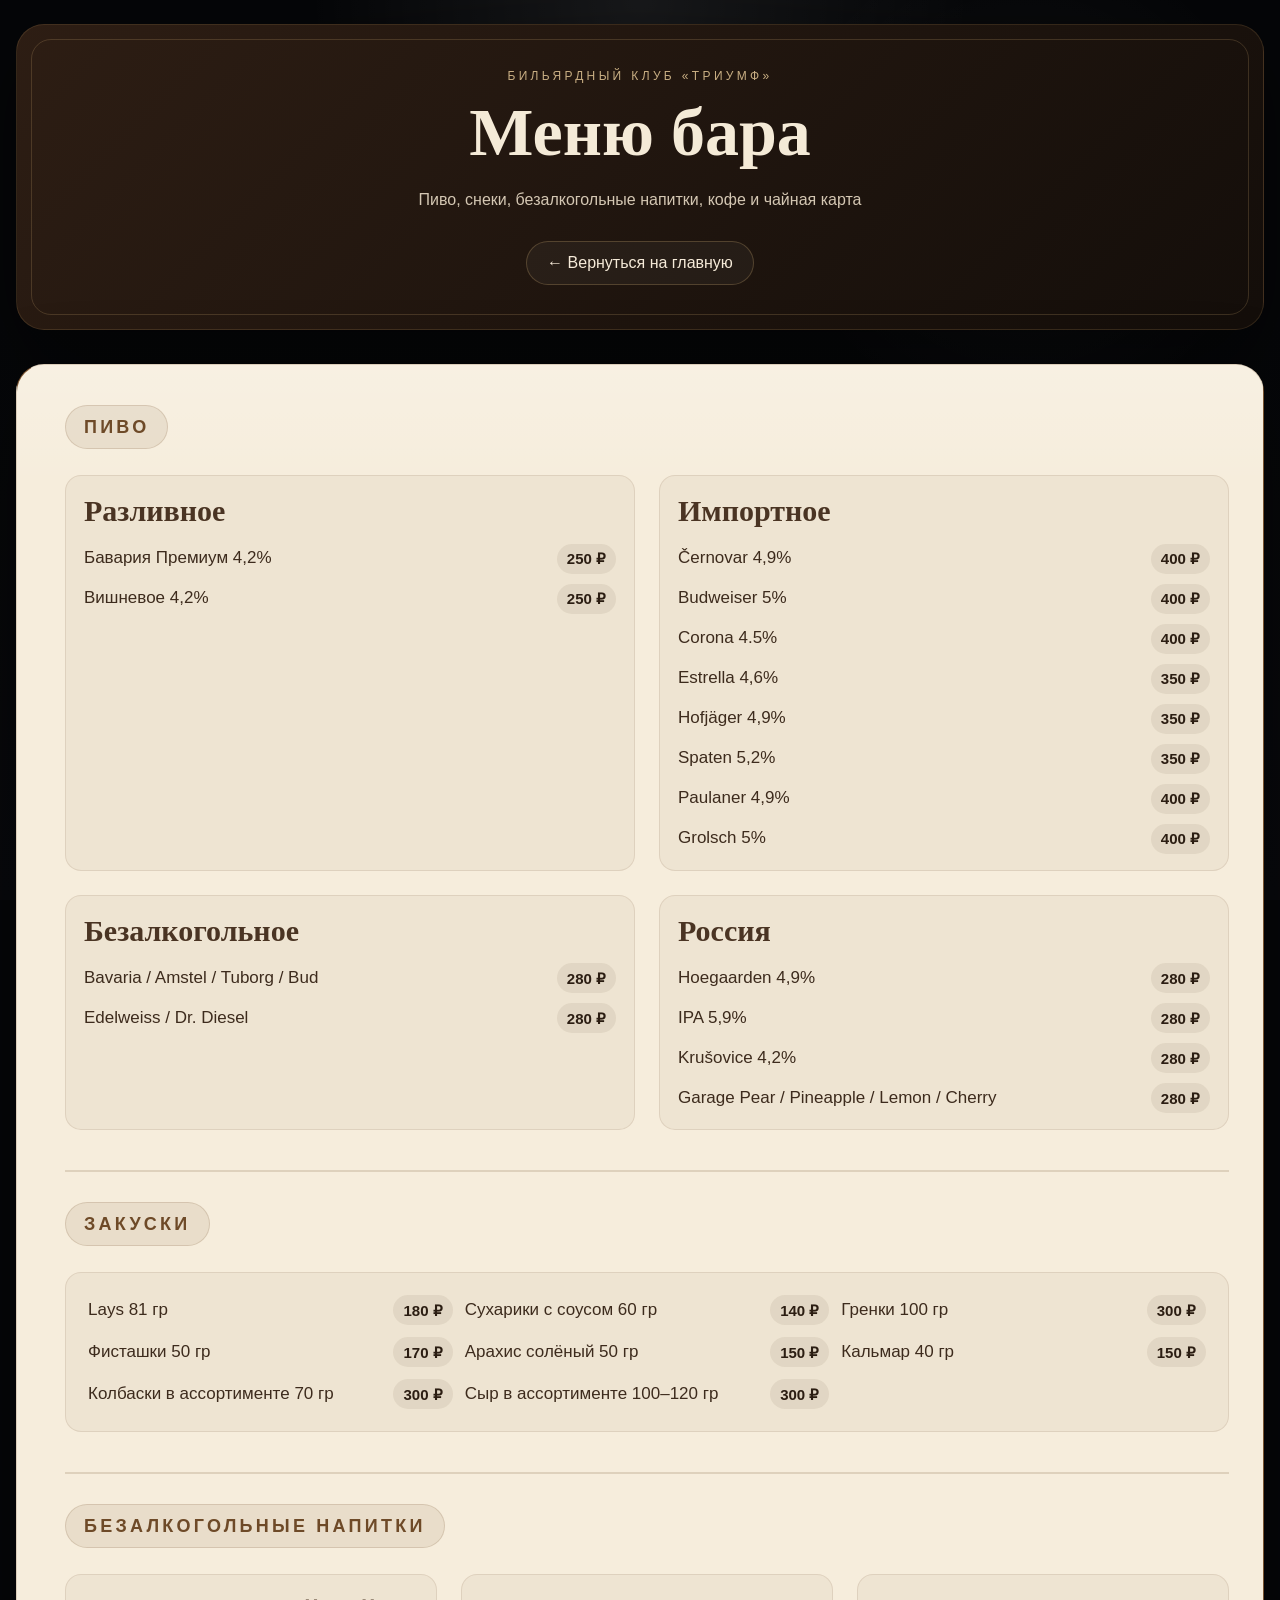
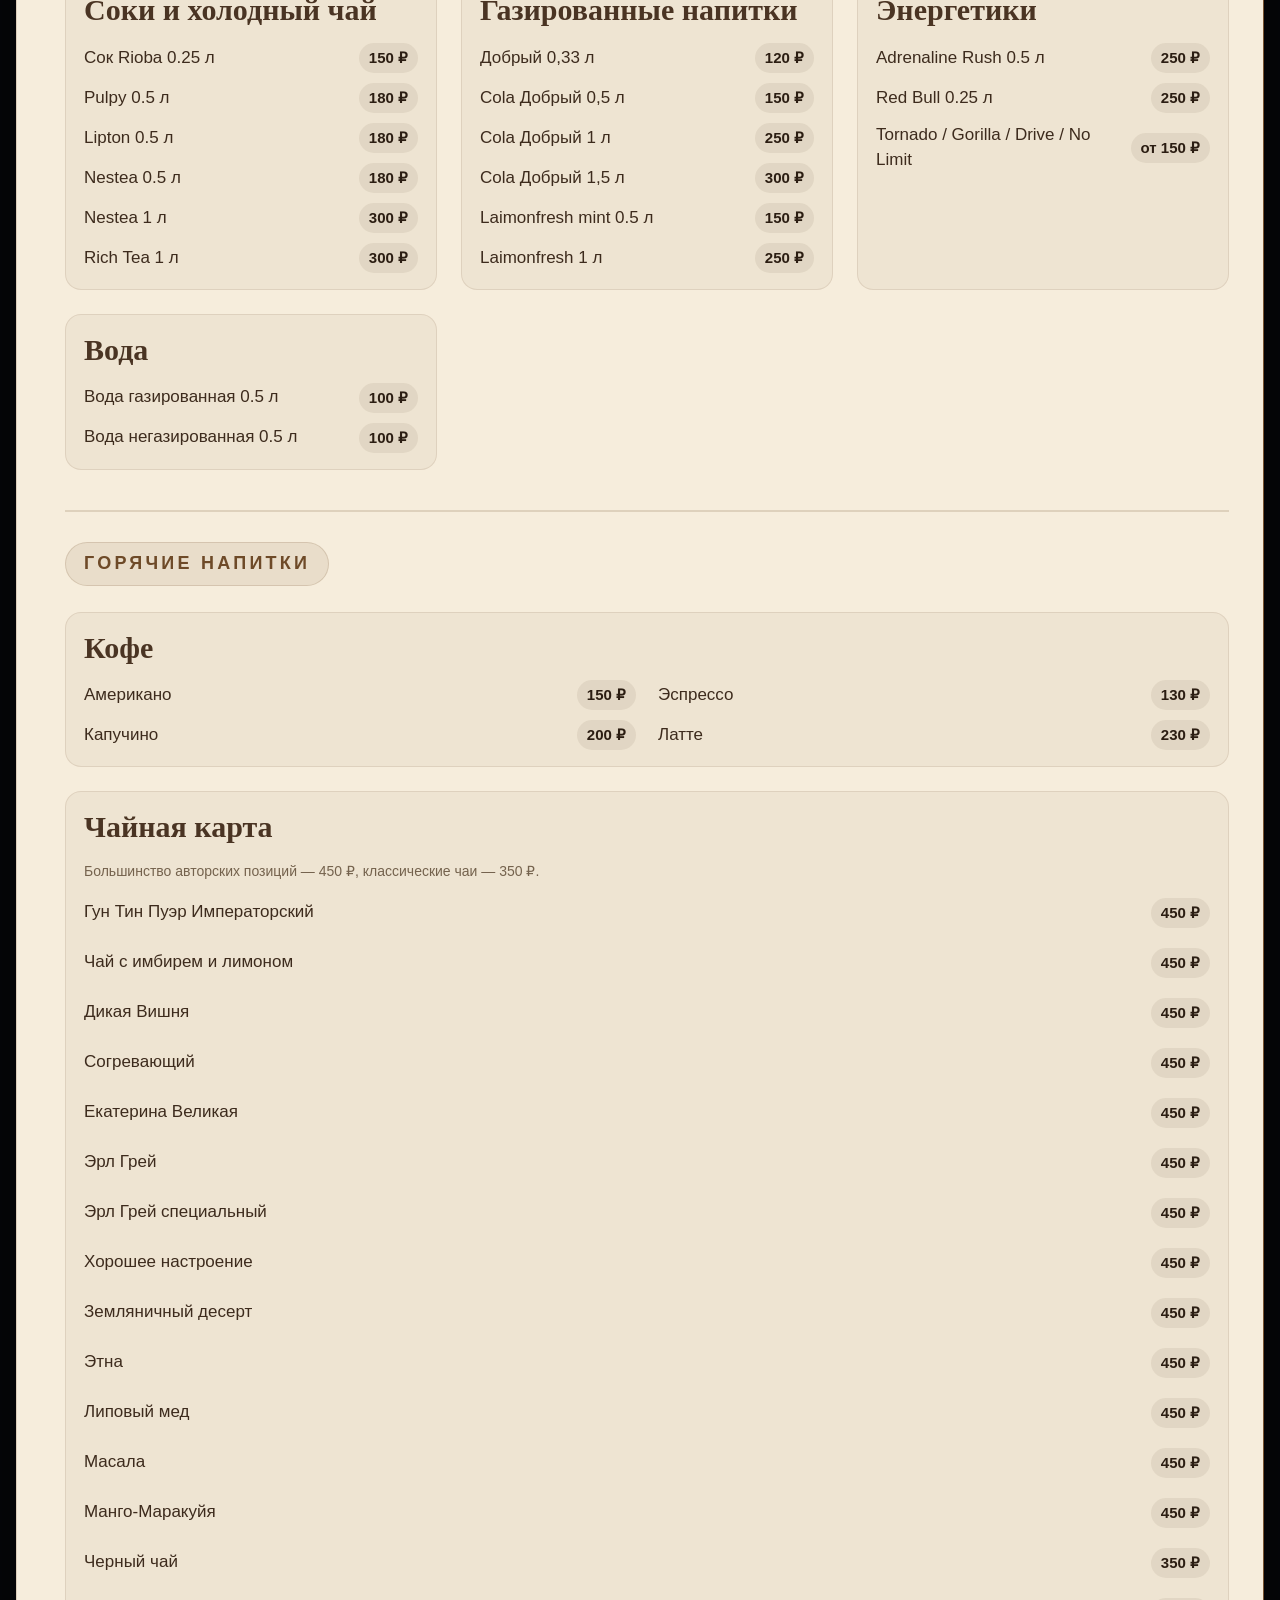
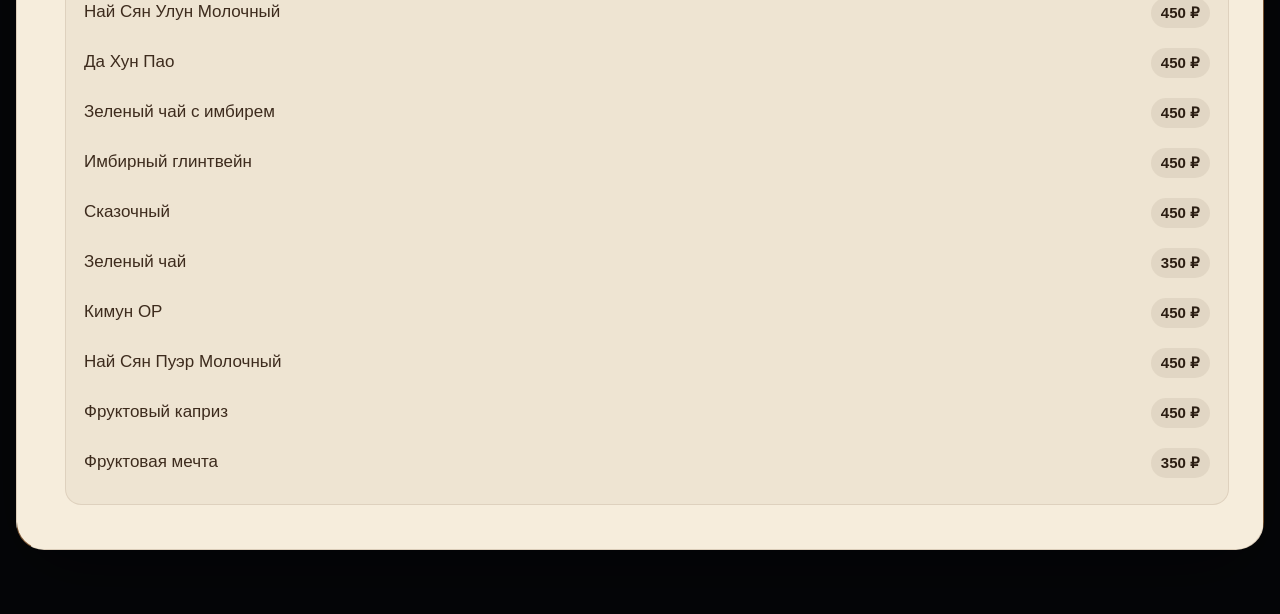
==== bar.html @ 5a210e37 "Added bar menu page" ====
<!doctype html>
<html lang="ru">
<head>
  <meta charset="UTF-8" />
  <meta name="viewport" content="width=device-width, initial-scale=1.0" />
  <meta name="description" content="Бар бильярдного клуба Триумф в Москве. Пиво, снеки, безалкогольные напитки, кофе и чайная карта.">
  <title>Бар — Бильярдный клуб Триумф</title>
  <link rel="stylesheet" href="style.css?v=11" />
</head>
<body>
  <div class="page-bg"></div>

  <!-- <header class="header">
    <div class="container header-inner">
      <a href="index.html#top" class="logo">
        <span class="logo-mark">TR</span>
        <span class="logo-text">
          <span class="logo-top">Бильярдный клуб</span>
          <span class="logo-bottom">Триумф</span>
        </span>
      </a>

      <nav class="nav">
        <a href="index.html#services">Тарифы</a>
        <a href="bar.html">Бар</a>
        <a href="index.html#vip">VIP-зал</a>
        <a href="index.html#rules">Правила</a>
        <a href="index.html#contacts">Контакты</a>
        <a href="index.html#feedback">Обратная связь</a>
      </nav>

      <a href="tel:+79581273000" class="header-btn">Забронировать</a>

      <button class="burger" id="burgerBtn" aria-label="Открыть меню" aria-expanded="false">
        <span></span>
        <span></span>
        <span></span>
      </button>
    </div>

    <div class="mobile-menu" id="mobileMenu">
      <div class="mobile-menu-inner">
        <a href="index.html#services" class="mobile-link">Тарифы</a>
        <a href="bar.html" class="mobile-link">Бар</a>
        <a href="index.html#vip" class="mobile-link">VIP-зал</a>
        <a href="index.html#rules" class="mobile-link">Правила</a>
        <a href="index.html#contacts" class="mobile-link">Контакты</a>
        <a href="index.html#feedback" class="mobile-link">Обратная связь</a>
        <a href="tel:+79581273000" class="mobile-call">Позвонить в клуб</a>
      </div>
    </div>
  </header> -->

  <main class="bar-book-page">
    <section class="bar-book-hero section-first">
      <div class="container">
        <div class="bar-book-cover">
          <div class="bar-book-cover-inner">
            <p class="bar-book-subtitle">Бильярдный клуб «Триумф»</p>
            <h1>Меню бара</h1>
            <p class="bar-book-cover-text">
              Пиво, снеки, безалкогольные напитки, кофе и чайная карта
            </p>
            <a href="index.html" class="bar-book-back">← Вернуться на главную</a>
          </div>
        </div>
      </div>
    </section>

    <section class="section section-last">
      <div class="container">
        <div class="bar-book">
          <div class="bar-book-page-sheet">
            <div class="menu-block menu-block-emphasis">
              <div class="menu-block-title">Пиво</div>
              <div class="bar-book-grid beer-grid">
                <section class="menu-section">
                  <h3>Разливное</h3>
                  <div class="menu-lines">
                    <div class="menu-line"><span>Бавария Премиум 4,2%</span><b>250 ₽</b></div>
                    <div class="menu-line"><span>Вишневое 4,2%</span><b>250 ₽</b></div>
                  </div>
                </section>

                <section class="menu-section">
                  <h3>Импортное</h3>
                  <div class="menu-lines">
                    <div class="menu-line"><span>Černovar 4,9%</span><b>400 ₽</b></div>
                    <div class="menu-line"><span>Budweiser 5%</span><b>400 ₽</b></div>
                    <div class="menu-line"><span>Corona 4.5%</span><b>400 ₽</b></div>
                    <div class="menu-line"><span>Estrella 4,6%</span><b>350 ₽</b></div>
                    <div class="menu-line"><span>Hofjäger 4,9%</span><b>350 ₽</b></div>
                    <div class="menu-line"><span>Spaten 5,2%</span><b>350 ₽</b></div>
                    <div class="menu-line"><span>Paulaner 4,9%</span><b>400 ₽</b></div>
                    <div class="menu-line"><span>Grolsch 5%</span><b>400 ₽</b></div>
                  </div>
                </section>

                <section class="menu-section">
                  <h3>Безалкогольное</h3>
                  <div class="menu-lines">
                    <div class="menu-line"><span>Bavaria / Amstel / Tuborg / Bud</span><b>280 ₽</b></div>
                    <div class="menu-line"><span>Edelweiss / Dr. Diesel</span><b>280 ₽</b></div>
                  </div>
                </section>

                <section class="menu-section">
                  <h3>Россия</h3>
                  <div class="menu-lines">
                    <div class="menu-line"><span>Hoegaarden 4,9%</span><b>280 ₽</b></div>
                    <div class="menu-line"><span>IPA 5,9%</span><b>280 ₽</b></div>
                    <div class="menu-line"><span>Krušovice 4,2%</span><b>280 ₽</b></div>
                    <div class="menu-line"><span>Garage Pear / Pineapple / Lemon / Cherry</span><b>280 ₽</b></div>
                  </div>
                </section>
              </div>
            </div>

            <div class="menu-block">
              <div class="menu-block-title">Закуски</div>
              <section class="menu-section menu-section-wide menu-section-snacks">
                <div class="menu-lines snacks-lines">
                  <div class="menu-line"><span>Lays 81 гр</span><b>180 ₽</b></div>
                  <div class="menu-line"><span>Сухарики с соусом 60 гр</span><b>140 ₽</b></div>
                  <div class="menu-line"><span>Гренки 100 гр</span><b>300 ₽</b></div>
                  <div class="menu-line"><span>Фисташки 50 гр</span><b>170 ₽</b></div>
                  <div class="menu-line"><span>Арахис солёный 50 гр</span><b>150 ₽</b></div>
                  <div class="menu-line"><span>Кальмар 40 гр</span><b>150 ₽</b></div>
                  <div class="menu-line"><span>Колбаски в ассортименте 70 гр</span><b>300 ₽</b></div>
                  <div class="menu-line"><span>Сыр в ассортименте 100–120 гр</span><b>300 ₽</b></div>
                </div>
              </section>
            </div>

            <div class="menu-block">
              <div class="menu-block-title">Безалкогольные напитки</div>
              <div class="bar-book-grid">
                <section class="menu-section">
                  <h3>Соки и холодный чай</h3>
                  <div class="menu-lines">
                    <div class="menu-line"><span>Сок Rioba 0.25 л</span><b>150 ₽</b></div>
                    <div class="menu-line"><span>Pulpy 0.5 л</span><b>180 ₽</b></div>
                    <div class="menu-line"><span>Lipton 0.5 л</span><b>180 ₽</b></div>
                    <div class="menu-line"><span>Nestea 0.5 л</span><b>180 ₽</b></div>
                    <div class="menu-line"><span>Nestea 1 л</span><b>300 ₽</b></div>
                    <div class="menu-line"><span>Rich Tea 1 л</span><b>300 ₽</b></div>
                  </div>
                </section>

                <section class="menu-section">
                  <h3>Газированные напитки</h3>
                  <div class="menu-lines">
                    <div class="menu-line"><span>Добрый 0,33 л</span><b>120 ₽</b></div>
                    <div class="menu-line"><span>Cola Добрый 0,5 л</span><b>150 ₽</b></div>
                    <div class="menu-line"><span>Cola Добрый 1 л</span><b>250 ₽</b></div>
                    <div class="menu-line"><span>Cola Добрый 1,5 л</span><b>300 ₽</b></div>
                    <div class="menu-line"><span>Laimonfresh mint 0.5 л</span><b>150 ₽</b></div>
                    <div class="menu-line"><span>Laimonfresh 1 л</span><b>250 ₽</b></div>
                  </div>
                </section>

                <section class="menu-section">
                  <h3>Энергетики</h3>
                  <div class="menu-lines">
                    <div class="menu-line"><span>Adrenaline Rush 0.5 л</span><b>250 ₽</b></div>
                    <div class="menu-line"><span>Red Bull 0.25 л</span><b>250 ₽</b></div>
                    <div class="menu-line"><span>Tornado / Gorilla / Drive / No Limit</span><b>от 150 ₽</b></div>
                  </div>
                </section>

                <section class="menu-section">
                  <h3>Вода</h3>
                  <div class="menu-lines">
                    <div class="menu-line"><span>Вода газированная 0.5 л</span><b>100 ₽</b></div>
                    <div class="menu-line"><span>Вода негазированная 0.5 л</span><b>100 ₽</b></div>
                  </div>
                </section>
              </div>
            </div>

            <div class="menu-block">
              <div class="menu-block-title">Горячие напитки</div>
              <div class="bar-book-grid hot-drinks-grid">
                <section class="menu-section menu-section-wide coffee-section">
                  <h3>Кофе</h3>
                  <div class="menu-lines coffee-lines">
                    <div class="menu-line"><span>Американо</span><b>150 ₽</b></div>
                    <div class="menu-line"><span>Эспрессо</span><b>130 ₽</b></div>
                    <div class="menu-line"><span>Капучино</span><b>200 ₽</b></div>
                    <div class="menu-line"><span>Латте</span><b>230 ₽</b></div>
                  </div>
                </section>


                <section class="menu-section menu-section-wide">
                  <h3>Чайная карта</h3>
                  <p class="menu-note">Большинство авторских позиций — 450 ₽, классические чаи — 350 ₽.</p>
                  <div class="menu-lines menu-lines-columns">
                    <div class="menu-line"><span>Гун Тин Пуэр Императорский</span><b>450 ₽</b></div>
                    <div class="menu-line"><span>Чай с имбирем и лимоном</span><b>450 ₽</b></div>
                    <div class="menu-line"><span>Дикая Вишня</span><b>450 ₽</b></div>
                    <div class="menu-line"><span>Согревающий</span><b>450 ₽</b></div>
                    <div class="menu-line"><span>Екатерина Великая</span><b>450 ₽</b></div>
                    <div class="menu-line"><span>Эрл Грей</span><b>450 ₽</b></div>
                    <div class="menu-line"><span>Эрл Грей специальный</span><b>450 ₽</b></div>
                    <div class="menu-line"><span>Хорошее настроение</span><b>450 ₽</b></div>
                    <div class="menu-line"><span>Земляничный десерт</span><b>450 ₽</b></div>
                    <div class="menu-line"><span>Этна</span><b>450 ₽</b></div>
                    <div class="menu-line"><span>Липовый мед</span><b>450 ₽</b></div>
                    <div class="menu-line"><span>Масала</span><b>450 ₽</b></div>
                    <div class="menu-line"><span>Манго-Маракуйя</span><b>450 ₽</b></div>
                    <div class="menu-line"><span>Черный чай</span><b>350 ₽</b></div>
                    <div class="menu-line"><span>Най Сян Улун Молочный</span><b>450 ₽</b></div>
                    <div class="menu-line"><span>Да Хун Пао</span><b>450 ₽</b></div>
                    <div class="menu-line"><span>Зеленый чай с имбирем</span><b>450 ₽</b></div>
                    <div class="menu-line"><span>Имбирный глинтвейн</span><b>450 ₽</b></div>
                    <div class="menu-line"><span>Сказочный</span><b>450 ₽</b></div>
                    <div class="menu-line"><span>Зеленый чай</span><b>350 ₽</b></div>
                    <div class="menu-line"><span>Кимун ОР</span><b>450 ₽</b></div>
                    <div class="menu-line"><span>Най Сян Пуэр Молочный</span><b>450 ₽</b></div>
                    <div class="menu-line"><span>Фруктовый каприз</span><b>450 ₽</b></div>
                    <div class="menu-line"><span>Фруктовая мечта</span><b>350 ₽</b></div>
                  </div>
                </section>
              </div>
            </div>

          </div>
        </div>
      </div>
    </section>
  </main>

  <script src="script.js?v=7"></script>
</body>
</html>
---- style.css ----
:root {
  --bg: #050608;
  --card: rgba(255, 255, 255, 0.04);
  --card-strong: rgba(255, 255, 255, 0.06);
  --border: rgba(255, 255, 255, 0.1);
  --text: #ffffff;
  --muted: #a6acb6;
  --muted-2: #c6c9cf;
  --telegram: #229ed9;
}

* {
  box-sizing: border-box;
}

html {
  scroll-behavior: smooth;
  scroll-padding-top: 90px;
}

body {
  margin: 0;
  background: var(--bg);
  color: var(--text);
  font-family: Arial, Helvetica, sans-serif;
  overflow-x: hidden;
}

img {
  display: block;
  width: 100%;
  max-width: 100%;
}

button {
  font: inherit;
}

#services,
#vip,
#rules,
#contacts,
#feedback {
  scroll-margin-top: 90px;
}

.page-bg {
  position: fixed;
  inset: 0;
  pointer-events: none;
  background:
    radial-gradient(circle at top, rgba(255,255,255,0.08), transparent 30%),
    radial-gradient(circle at 80% 20%, rgba(255,255,255,0.04), transparent 20%),
    linear-gradient(180deg, #050608 0%, #050608 35%, #08090c 100%);
  z-index: 0;
}

.container {
  width: min(1280px, calc(100% - 32px));
  margin: 0 auto;
  position: relative;
  z-index: 2;
}

.section {
  padding: 0 0 40px;
}

.section-first {
  padding-top: 24px;
}

.hero.section-first {
  padding-bottom: 40px;
}

.section-last {
  padding-bottom: 64px;
}

.header {
  position: sticky;
  top: 0;
  z-index: 50;
  backdrop-filter: blur(16px);
  background: rgba(0, 0, 0, 0.45);
  border-bottom: 1px solid var(--border);
}

.header-inner {
  min-height: 78px;
  display: flex;
  align-items: center;
  justify-content: space-between;
  gap: 18px;
}

.logo {
  display: flex;
  align-items: center;
  gap: 12px;
  color: var(--text);
  text-decoration: none;
  min-width: 0;
}

.logo-mark {
  width: 42px;
  height: 42px;
  border-radius: 50%;
  display: flex;
  align-items: center;
  justify-content: center;
  background: var(--card);
  border: 1px solid var(--border);
  font-size: 14px;
  font-weight: 700;
  flex: 0 0 42px;
}

.logo-text {
  display: flex;
  flex-direction: column;
  min-width: 0;
}

.logo-top {
  font-size: 11px;
  letter-spacing: 0.22em;
  text-transform: uppercase;
  color: var(--muted);
}

.logo-bottom {
  font-size: 16px;
  font-weight: 600;
}

.nav {
  display: flex;
  align-items: center;
  gap: 28px;
}

.nav a {
  color: var(--muted-2);
  text-decoration: none;
  font-size: 14px;
  transition: 0.25s ease;
}

.nav a:hover {
  color: var(--text);
}

.header-btn {
  text-decoration: none;
  color: var(--text);
  padding: 12px 18px;
  border-radius: 999px;
  background: var(--card);
  border: 1px solid var(--border);
  transition: 0.25s ease;
  font-size: 14px;
  white-space: nowrap;
}

.header-btn:hover {
  background: var(--card-strong);
}

.burger {
  display: none;
  width: 46px;
  height: 46px;
  border-radius: 50%;
  border: 1px solid var(--border);
  background: var(--card);
  align-items: center;
  justify-content: center;
  flex-direction: column;
  gap: 5px;
  cursor: pointer;
  flex: 0 0 46px;
}

.burger span {
  width: 18px;
  height: 2px;
  background: #fff;
  border-radius: 10px;
  transition: 0.3s ease;
}

.burger.active span:nth-child(1) {
  transform: translateY(7px) rotate(45deg);
}

.burger.active span:nth-child(2) {
  opacity: 0;
}

.burger.active span:nth-child(3) {
  transform: translateY(-7px) rotate(-45deg);
}

.mobile-menu {
  max-height: 0;
  overflow: hidden;
  transition: max-height 0.35s ease;
  border-top: 1px solid transparent;
}

.mobile-menu.open {
  max-height: 400px;
  border-top-color: var(--border);
}

.mobile-menu-inner {
  display: flex;
  flex-direction: column;
  gap: 12px;
  padding: 14px 16px 18px;
}

.mobile-link,
.mobile-call {
  color: var(--text);
  text-decoration: none;
  padding: 14px 16px;
  border: 1px solid var(--border);
  border-radius: 18px;
  background: var(--card);
}

.mobile-call {
  text-align: center;
}

.hero-card,
.section-card,
.rules-card,
.longlife-card,
.image-box {
  overflow: hidden;
  border-radius: 32px;
  border: 1px solid var(--border);
  background: rgba(10, 10, 13, 0.92);
  box-shadow: 0 20px 80px rgba(0,0,0,0.45);
}

.hero-grid {
  display: grid;
  grid-template-columns: 1fr;
  align-items: stretch;
  gap: 0;
}

.section-grid {
  display: grid;
  grid-template-columns: 1fr;
  gap: 24px;
}

.section-grid > *,
.hero-grid > * {
  min-width: 0;
}

.hero-content,
.section-info {
  padding: 28px;
  min-width: 0;
}

.hero-content {
  display: flex;
  flex-direction: column;
  justify-content: space-between;
}

.hero-content h1 {
  margin: 0;
  font-size: clamp(34px, 7vw, 68px);
  line-height: 1.04;
  word-break: break-word;
}

.hero-text,
.section-text {
  margin-top: 18px;
  color: var(--muted);
  font-size: 16px;
  line-height: 1.85;
  max-width: 720px;
}

.stats-grid {
  display: grid;
  grid-template-columns: 1fr;
  gap: 16px;
  margin-top: 28px;
}

.stat-card,
.mini-card,
.contact-card,
.info-item,
.rule-item,
.feedback-item {
  border: 1px solid var(--border);
  background: var(--card);
  border-radius: 24px;
}

.stat-card {
  padding: 18px;
}

.stat-number {
  font-size: 34px;
  font-weight: 700;
  margin-bottom: 8px;
}

.stat-text {
  color: #d2d4d9;
  font-size: 14px;
  line-height: 1.65;
}

.work-badge {
  margin-top: 28px;
  width: 100%;
  max-width: 560px;
  padding: 16px 20px;
  border-radius: 18px;
  border: 1px solid var(--border);
  background: var(--card);
  color: #dde1e7;
  line-height: 1.6;
}

.hero-image-wrap,
.section-image-wrap {
  position: relative;
  min-height: 360px;
  overflow: hidden;
}

.hero-image,
.section-image,
.image-box img {
  width: 100%;
  height: 100%;
  object-fit: cover;
}

.hero-overlay {
  position: absolute;
  inset: 0;
  background: linear-gradient(to top, rgba(0,0,0,0.85), rgba(0,0,0,0.18), transparent);
}

.hero-contact {
  position: absolute;
  left: 20px;
  right: 20px;
  bottom: 20px;
  padding: 16px;
  border-radius: 24px;
  border: 1px solid var(--border);
  background: rgba(0,0,0,0.45);
  backdrop-filter: blur(10px);
  z-index: 3;
}

.hero-contact-label {
  color: var(--muted);
  font-size: 11px;
  letter-spacing: 0.22em;
  text-transform: uppercase;
}

.hero-contact-phone {
  margin-top: 8px;
  font-size: 28px;
  font-weight: 600;
  line-height: 1.2;
  word-break: break-word;
}

.section-info h2,
.longlife-card h2,
.rules-card h2 {
  margin: 0;
  font-size: clamp(28px, 4.5vw, 48px);
  line-height: 1.08;
  word-break: break-word;
}

.table-scroll {
  margin-top: 26px;
  width: 100%;
  max-width: 100%;
  overflow-x: auto;
  overflow-y: hidden;
  -webkit-overflow-scrolling: touch;
  border-radius: 26px;
  border: 1px solid var(--border);
  background: rgba(0,0,0,0.35);
}

.price-table {
  border-collapse: collapse;
  min-width: 760px;
  width: max-content;
}

.price-table thead tr {
  background: rgba(255,255,255,0.04);
}

.price-table th,
.price-table td {
  padding: 16px 18px;
  border-bottom: 1px solid var(--border);
  text-align: left;
  font-size: 14px;
  white-space: nowrap;
}

.price-table th {
  color: #d4d7dc;
  font-weight: 600;
}

.price-table td {
  color: #c0c6cf;
}

.price-table tbody tr td:first-child {
  color: #ffffff;
  font-weight: 600;
}

.small-cards {
  margin-top: 20px;
  display: grid;
  gap: 16px;
}

.two-cols {
  grid-template-columns: 1fr;
}

.mini-card,
.contact-card,
.feedback-item {
  padding: 20px;
}

.contact-card,
.feedback-item {
  display: block;
  text-decoration: none;
  color: inherit;
  transition: 0.25s ease;
}

.contact-card:hover,
.feedback-item:hover {
  background: rgba(255,255,255,0.06);
}

.mini-title {
  font-size: 18px;
  font-weight: 600;
  color: #ffffff;
  margin-bottom: 10px;
  line-height: 1.35;
}

.mini-text {
  color: var(--muted);
  line-height: 1.75;
  font-size: 15px;
  word-break: break-word;
}

.vip-card {
  padding: 28px;
}

.vip-top {
  display: grid;
  grid-template-columns: 1fr;
  gap: 24px;
}

.vip-price {
  margin-top: 12px;
  font-size: 22px;
  color: #d6dae1;
}

.feature-list {
  margin: 0;
  padding-left: 18px;
  color: var(--muted);
  line-height: 1.9;
}

.longlife-card {
  padding: 28px;
  background: linear-gradient(135deg, rgba(255,255,255,0.05), rgba(255,255,255,0.02));
}

.longlife-card.full {
  width: 100%;
  max-width: 100%;
}

.info-stack {
  margin-top: 24px;
  display: grid;
  gap: 16px;
}

.info-item {
  padding: 18px 20px;
  color: var(--muted-2);
  line-height: 1.75;
}

.info-item strong {
  display: block;
  margin-top: 6px;
  color: var(--text);
}

.info-item.center {
  text-align: center;
  font-size: 18px;
  color: #fff;
}

.rules-card {
  padding: 28px;
  background: linear-gradient(180deg, #12090a 0%, #090507 100%);
  border-color: rgba(124, 29, 29, 0.4);
  box-shadow: 0 20px 80px rgba(68, 0, 0, 0.25);
}

.rules-grid {
  display: grid;
  grid-template-columns: 1fr;
  gap: 28px;
}

.rules-list {
  display: grid;
  gap: 14px;
}

.rule-item {
  display: flex;
  align-items: flex-start;
  gap: 16px;
  padding: 18px;
  background: rgba(0,0,0,0.24);
  border-color: rgba(252, 165, 165, 0.1);
}

.rule-item p {
  margin: 0;
  color: #d4d7dc;
  line-height: 1.75;
}

.rule-num {
  width: 38px;
  height: 38px;
  border-radius: 50%;
  flex: 0 0 38px;
  display: flex;
  align-items: center;
  justify-content: center;
  border: 1px solid rgba(254, 202, 202, 0.2);
  background: rgba(127, 29, 29, 0.25);
  color: #fee2e2;
  font-size: 14px;
  font-weight: 700;
}

.contact-grid,
.feedback-grid {
  margin-top: 28px;
  display: grid;
  gap: 16px;
}

.feedback-card .section-text {
  max-width: 560px;
}

.feedback-grid {
  margin-top: 28px;
  display: grid;
  gap: 16px;
}

.feedback-item {
  display: flex;
  align-items: center;
  gap: 16px;
  padding: 20px;
  border: 1px solid var(--border);
  background: var(--card);
  border-radius: 24px;
  text-decoration: none;
  color: inherit;
  transition: 0.25s ease;
}

.feedback-item:hover {
  background: rgba(255,255,255,0.06);
  transform: translateY(-2px);
}



.feedback-icon svg {
  width: 24px;
  height: 24px;
  display: block;
}

.feedback-icon {
  width: 52px;
  height: 52px;
  border-radius: 50%;
  flex: 0 0 52px;
  display: flex;
  align-items: center;
  justify-content: center;
  background: rgba(255,255,255,0.08);
  border: 1px solid rgba(255,255,255,0.12);
  color: #ffffff;
}

.feedback-telegram .feedback-icon {
  background: rgba(34, 158, 217, 0.16);
  border-color: rgba(34, 158, 217, 0.32);
  color: #6fd3ff;
}

.feedback-item[href^="tel:"] .feedback-icon {
  background: rgba(132, 214, 170, 0.16);
  border-color: rgba(132, 214, 170, 0.34);
  color: #9be7bf;
}

.feedback-item[href^="mailto:"] .feedback-icon {
  background: rgba(178, 186, 255, 0.14);
  border-color: rgba(178, 186, 255, 0.28);
  color: #c8d0ff;
}

@media (min-width: 700px) {
  .feedback-grid {
    grid-template-columns: repeat(3, 1fr);
  }
}

@media (max-width: 640px) {
  .feedback-grid {
    grid-template-columns: 1fr;
  }
}

@media (max-width: 380px) {
  .feedback-item {
    padding: 14px;
    border-radius: 18px;
  }

  .feedback-icon {
    width: 42px;
    height: 42px;
    flex-basis: 42px;
  }

  .feedback-icon svg {
    width: 20px;
    height: 20px;
  }
}

@media (min-width: 700px) {
  .stats-grid,
  .two-cols,
  .contact-grid,
  .feedback-grid {
    grid-template-columns: repeat(2, 1fr);
  }

  .feedback-grid {
    grid-template-columns: repeat(3, 1fr);
  }
}

@media (min-width: 1024px) {
  .hero-grid {
    grid-template-columns: minmax(0, 1.15fr) minmax(340px, 0.85fr);
    align-items: stretch;
  }

  .section-grid {
    grid-template-columns: 1fr 1fr;
    gap: 32px;
  }

  .reverse .section-info {
    order: 2;
  }

  .reverse .section-image-wrap {
    order: 1;
  }

  .hero-content,
  .section-info,
  .vip-card,
  .longlife-card,
  .rules-card {
    padding: 40px;
  }

  .hero-content {
    min-height: 100%;
    padding-right: 48px;
  }

  .hero-image-wrap {
    min-height: 100%;
  }

  .stats-grid {
    grid-template-columns: repeat(3, 1fr);
    align-items: stretch;
  }

  .work-badge {
    margin-top: 22px;
    max-width: 520px;
  }

  .hero-contact {
    left: 24px;
    right: 24px;
    bottom: 24px;
  }

  .vip-top {
    grid-template-columns: 0.9fr 1.1fr;
    align-items: start;
  }

  .rules-grid {
    grid-template-columns: 0.9fr 1.1fr;
  }

  .contact-grid {
    grid-template-columns: repeat(2, 1fr);
  }
}

@media (max-width: 900px) {
  .nav,
  .header-btn {
    display: none;
  }

  .burger {
    display: inline-flex;
  }

  html {
    scroll-padding-top: 90px;
  }

  #services,
  #vip,
  #rules,
  #contacts,
  #feedback {
    scroll-margin-top: 90px;
  }
}

@media (max-width: 640px) {
  .container {
    width: min(100% - 20px, 1280px);
  }

  .hero-contact-phone {
    font-size: 22px;
  }

  .hero-content,
  .section-info,
  .vip-card,
  .longlife-card,
  .rules-card {
    padding: 22px;
  }

  .work-badge {
    width: 100%;
  }

  .price-table {
    min-width: 720px;
  }

  .feedback-grid {
    grid-template-columns: 1fr;
  }
}

@media (max-width: 380px) {
  .container {
    width: calc(100% - 14px);
  }

  .header-inner {
    gap: 10px;
    min-height: 68px;
  }

  .logo-mark {
    width: 38px;
    height: 38px;
    flex-basis: 38px;
  }

  .logo-top {
    font-size: 9px;
    letter-spacing: 0.16em;
  }

  .logo-bottom {
    font-size: 14px;
  }

  .burger {
    width: 42px;
    height: 42px;
    flex-basis: 42px;
  }

  .hero-content,
  .section-info,
  .vip-card,
  .longlife-card,
  .rules-card {
    padding: 16px;
  }

  .hero-content h1 {
    font-size: 30px;
  }

  .hero-text,
  .section-text,
  .mini-text,
  .rule-item p,
  .info-item {
    font-size: 14px;
    line-height: 1.65;
  }

  .hero-contact {
    left: 12px;
    right: 12px;
    bottom: 12px;
    padding: 12px;
    border-radius: 18px;
  }

  .hero-contact-label {
    font-size: 9px;
    letter-spacing: 0.12em;
  }

  .hero-contact-phone {
    font-size: 18px;
  }

  .stat-card,
  .mini-card,
  .contact-card,
  .info-item,
  .rule-item,
  .feedback-item {
    border-radius: 18px;
  }

  .stat-card,
  .mini-card,
  .contact-card,
  .info-item,
  .rule-item,
  .feedback-item {
    padding: 14px;
  }

  .stat-number {
    font-size: 28px;
  }

  .mini-title {
    font-size: 16px;
  }

  .work-badge {
    padding: 14px;
    font-size: 14px;
  }

  .rule-item {
    gap: 12px;
  }

  .rule-num {
    width: 32px;
    height: 32px;
    flex-basis: 32px;
    font-size: 12px;
  }

  .price-table {
    min-width: 680px;
  }

  .price-table th,
  .price-table td {
    padding: 14px 14px;
    font-size: 13px;
  }

  .section-card,
  .hero-card,
  .rules-card,
  .longlife-card {
    border-radius: 22px;
  }

  .table-scroll {
    border-radius: 18px;
  }

  .feedback-icon {
    width: 42px;
    height: 42px;
    flex-basis: 42px;
    font-size: 20px;
  }
}

@media (max-width: 340px) {
  .hero-content h1 {
    font-size: 27px;
  }

  .hero-contact-phone {
    font-size: 16px;
  }

  .price-table {
    min-width: 640px;
  }

  .price-table th,
  .price-table td {
    padding: 12px;
    font-size: 12px;
  }
}
.bar-book-page .page-bg {
  background:
    radial-gradient(circle at top, rgba(255,255,255,0.04), transparent 24%),
    linear-gradient(180deg, #0b0908 0%, #120f0d 100%);
}

.bar-book-hero {
  padding-bottom: 34px;
}

.bar-book-cover {
  border-radius: 28px;
  overflow: hidden;
  border: 1px solid rgba(182, 146, 92, 0.18);
  background: linear-gradient(135deg, rgba(46,30,20,0.98), rgba(20,14,10,0.98));
  box-shadow: 0 24px 80px rgba(0,0,0,0.45);
}

.bar-book-cover-inner {
  padding: 44px 32px;
  text-align: center;
  position: relative;
}

.bar-book-cover-inner::before {
  content: "";
  position: absolute;
  inset: 14px;
  border: 1px solid rgba(199, 164, 108, 0.22);
  border-radius: 20px;
  pointer-events: none;
}

.bar-book-subtitle {
  margin: 0 0 14px;
  color: #c8ae83;
  font-size: 12px;
  letter-spacing: 0.28em;
  text-transform: uppercase;
}

.bar-book-cover h1 {
  margin: 0;
  font-size: clamp(40px, 7vw, 68px);
  line-height: 1.05;
  color: #f4ead7;
  font-family: Georgia, "Times New Roman", serif;
}

.bar-book-cover-text {
  max-width: 720px;
  margin: 18px auto 0;
  color: #d4c7b3;
  font-size: 16px;
  line-height: 1.8;
}

.bar-book-back {
  display: inline-flex;
  margin-top: 26px;
  padding: 12px 20px;
  border-radius: 999px;
  text-decoration: none;
  color: #f6ebd9;
  border: 1px solid rgba(199, 164, 108, 0.28);
  background: rgba(255,255,255,0.04);
  transition: 0.25s ease;
}

.bar-book-back:hover {
  background: rgba(255,255,255,0.08);
}

.bar-book {
  border-radius: 28px;
  overflow: hidden;
  border: 1px solid rgba(109, 78, 46, 0.2);
  background: linear-gradient(90deg, #7a5532 0, #8d633c 14px, #f6eddc 14px, #f6eddc 100%);
  box-shadow: 0 24px 80px rgba(0,0,0,0.35);
}

.bar-book-page-sheet {
  padding: 34px 24px 34px 38px;
  background:
    linear-gradient(180deg, rgba(255,255,255,0.18), rgba(255,255,255,0) 120px),
    #f6eddc;
  color: #33261b;
}

.bar-book-head {
  margin-bottom: 30px;
  padding-bottom: 18px;
  border-bottom: 1px solid rgba(91, 68, 41, 0.14);
}

.bar-book-head h2 {
  margin: 0;
  font-size: clamp(32px, 4vw, 46px);
  color: #2e2118;
  font-family: Georgia, "Times New Roman", serif;
}

.bar-book-head p {
  margin: 8px 0 0;
  color: #6d5943;
  font-size: 15px;
}

.menu-block {
  padding: 24px 0 4px;
}

.menu-block + .menu-block {
  margin-top: 36px;
  padding-top: 30px;
  border-top: 2px solid rgba(110, 82, 49, 0.18);
}

.menu-block-emphasis {
  padding-top: 0;
}

.menu-block-title {
  margin-bottom: 22px;
  color: #7b5734;
  font-size: 14px;
  letter-spacing: 0.22em;
  text-transform: uppercase;
  font-weight: 700;
}

.bar-book-grid {
  display: grid;
  grid-template-columns: 1fr;
  gap: 22px;
}

.beer-grid {
  grid-template-columns: 1fr;
}

.menu-section {
  padding: 18px 18px 16px;
  background: rgba(125, 91, 53, 0.06);
  border: 1px solid rgba(106, 77, 45, 0.12);
  border-radius: 16px;
}

.menu-section h3 {
  margin: 0 0 16px;
  color: #4a3423;
  font-size: 30px;
  line-height: 1.12;
  font-family: Georgia, "Times New Roman", serif;
  font-weight: 700;
}

.menu-note {
  margin: 0 0 14px;
  color: #74624d;
  line-height: 1.7;
  font-size: 14px;
}

.menu-lines {
  display: grid;
  gap: 10px;
}

.menu-line {
  display: grid;
  grid-template-columns: minmax(0, 1fr) auto;
  gap: 14px;
  align-items: center;
  color: #3d2b1d;
  font-size: 16px;
  line-height: 1.45;
}

.menu-line span {
  font-size: 17px;
  font-weight: 500;
}

.menu-line b {
  display: inline-flex;
  align-items: center;
  justify-content: center;
  min-height: 30px;
  padding: 4px 10px;
  border-radius: 999px;
  background: rgba(79, 56, 32, 0.08);
  color: #2b1d12;
  font-weight: 700;
  font-size: 15px;
  white-space: nowrap;
}

.menu-section-wide {
  grid-column: span 1;
}

.menu-section-snacks {
  padding: 22px;
}

.snacks-lines {
  grid-template-columns: 1fr;
  gap: 12px;
}

.menu-lines-columns {
  columns: 1;
  column-gap: 28px;
}

.menu-lines-columns .menu-line {
  break-inside: avoid;
  margin-bottom: 10px;
}

@media (min-width: 760px) {
  .bar-book-grid {
    grid-template-columns: repeat(2, 1fr);
  }

  .beer-grid {
    grid-template-columns: repeat(2, 1fr);
  }

  .menu-section-wide {
    grid-column: span 2;
  }

  .snacks-lines {
    grid-template-columns: repeat(2, 1fr);
  }
}

@media (min-width: 1100px) {
  .bar-book-page-sheet {
    padding: 40px 34px 40px 48px;
  }

  .bar-book-grid {
    grid-template-columns: repeat(3, 1fr);
    gap: 24px;
  }

  .beer-grid {
    grid-template-columns: repeat(2, 1fr);
  }

  .menu-section-wide {
    grid-column: span 3;
  }

  .snacks-lines {
    grid-template-columns: repeat(3, 1fr);
  }

  .menu-lines-columns {
    columns: 2;
  }
}

@media (max-width: 640px) {
  .bar-book-cover-inner {
    padding: 34px 18px;
  }

  .bar-book-page-sheet {
    padding: 24px 16px 24px 26px;
  }

  .menu-section {
    padding: 16px 14px 14px;
  }

  .menu-section h3 {
    font-size: 24px;
  }

  .menu-line span {
    font-size: 15px;
  }

  .menu-line b {
    font-size: 14px;
  }

  .menu-block + .menu-block {
    margin-top: 24px;
    padding-top: 20px;
  }
}


.menu-block-title {
  display: inline-flex;
  align-items: center;
  min-height: 44px;
  padding: 10px 18px;
  margin-bottom: 26px;
  border-radius: 999px;
  background: rgba(123, 87, 52, 0.1);
  border: 1px solid rgba(123, 87, 52, 0.18);
  color: #6e4a28;
  font-size: 18px;
  letter-spacing: 0.18em;
  text-transform: uppercase;
  font-weight: 800;
}

.hot-drinks-grid {
  align-items: start;
}

.coffee-section {
  grid-column: 1 / -1;
}

.coffee-lines {
  grid-template-columns: repeat(2, minmax(0, 1fr));
  column-gap: 22px;
}

.water-section {
  max-width: 420px;
  justify-self: center;
}

@media (max-width: 760px) {
  .menu-block-title {
    font-size: 15px;
    letter-spacing: 0.14em;
    padding: 9px 14px;
    margin-bottom: 20px;
  }

  .coffee-lines {
    grid-template-columns: 1fr;
  }

  .water-section {
    max-width: none;
    justify-self: stretch;
  }
}



.bar-link-btn,
.bar-back-link {
  display: inline-flex;
  align-items: center;
  justify-content: center;
  min-height: 48px;
  padding: 12px 20px;
  border-radius: 999px;
  border: 1px solid var(--border);
  background: rgba(255,255,255,0.06);
  color: var(--text);
  text-decoration: none;
  transition: 0.25s ease;
}

.bar-link-btn:hover,
.bar-back-link:hover {
  background: rgba(255,255,255,0.1);
}
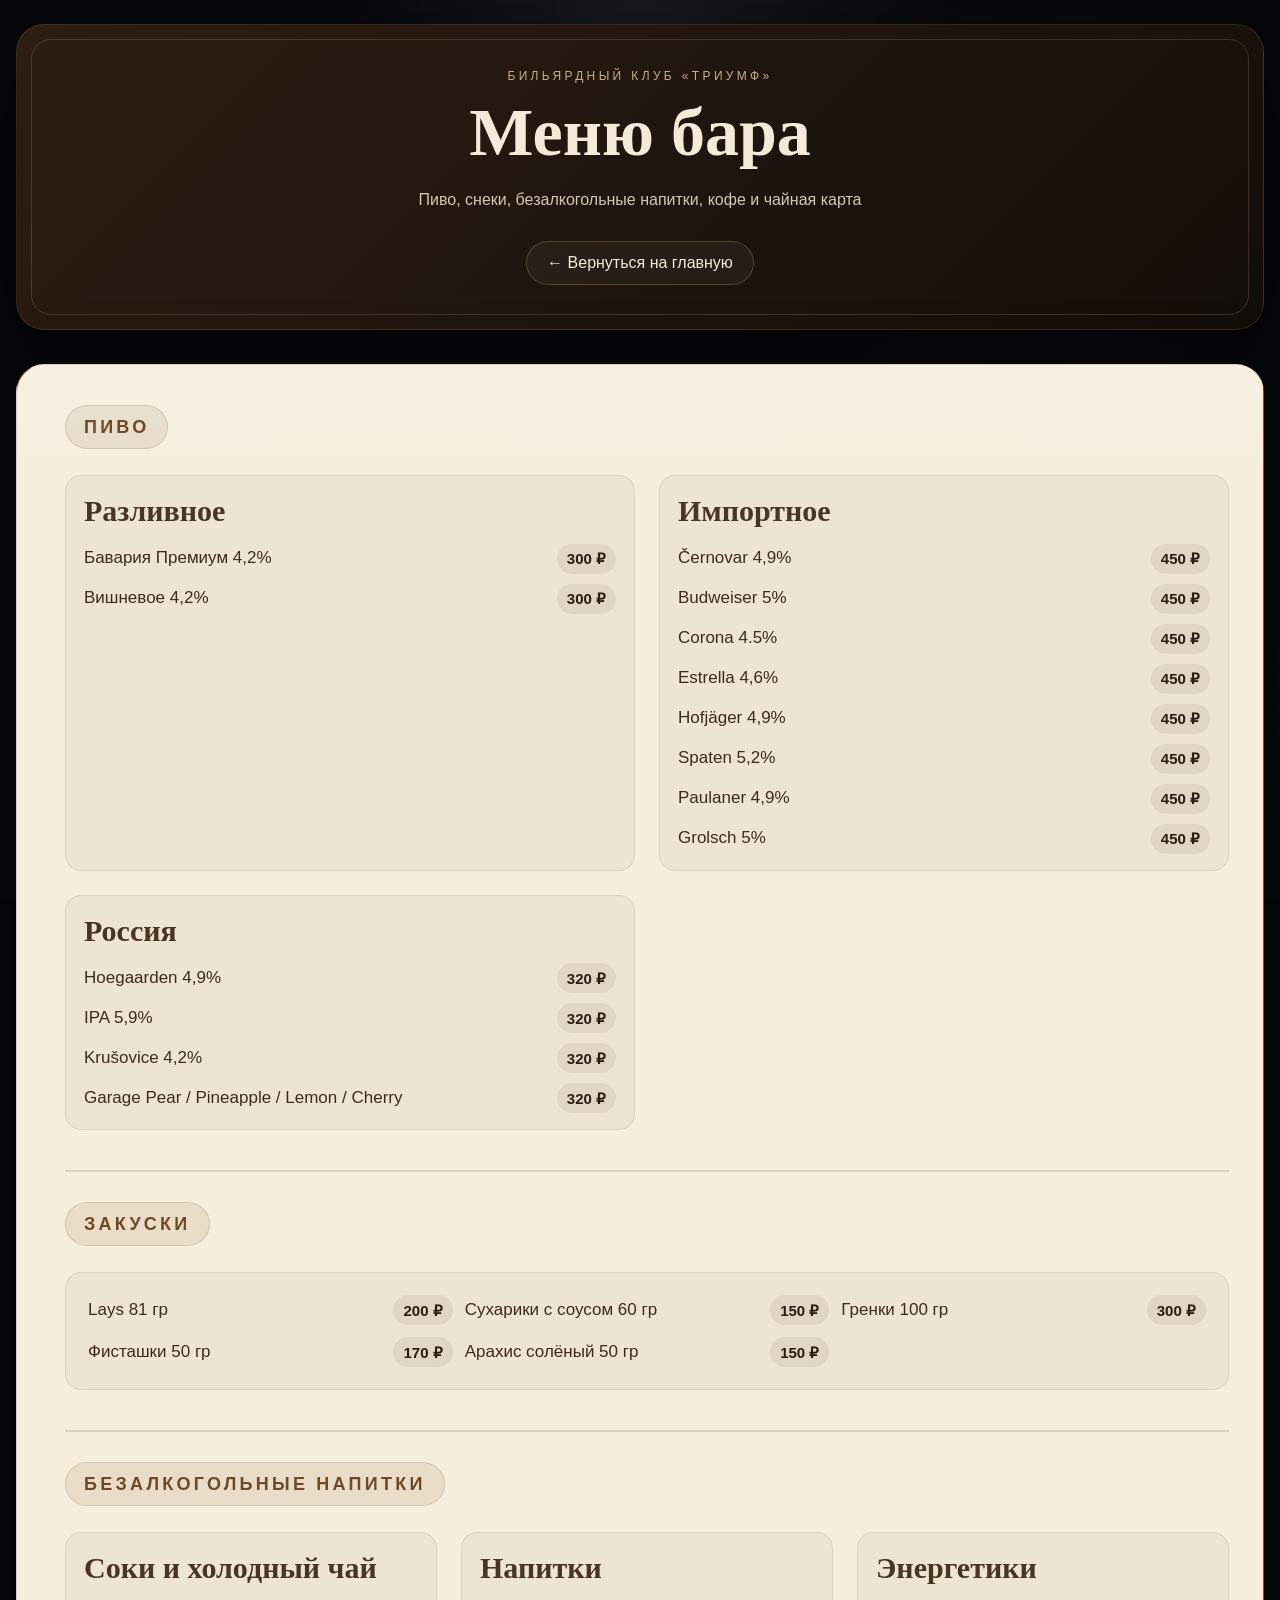
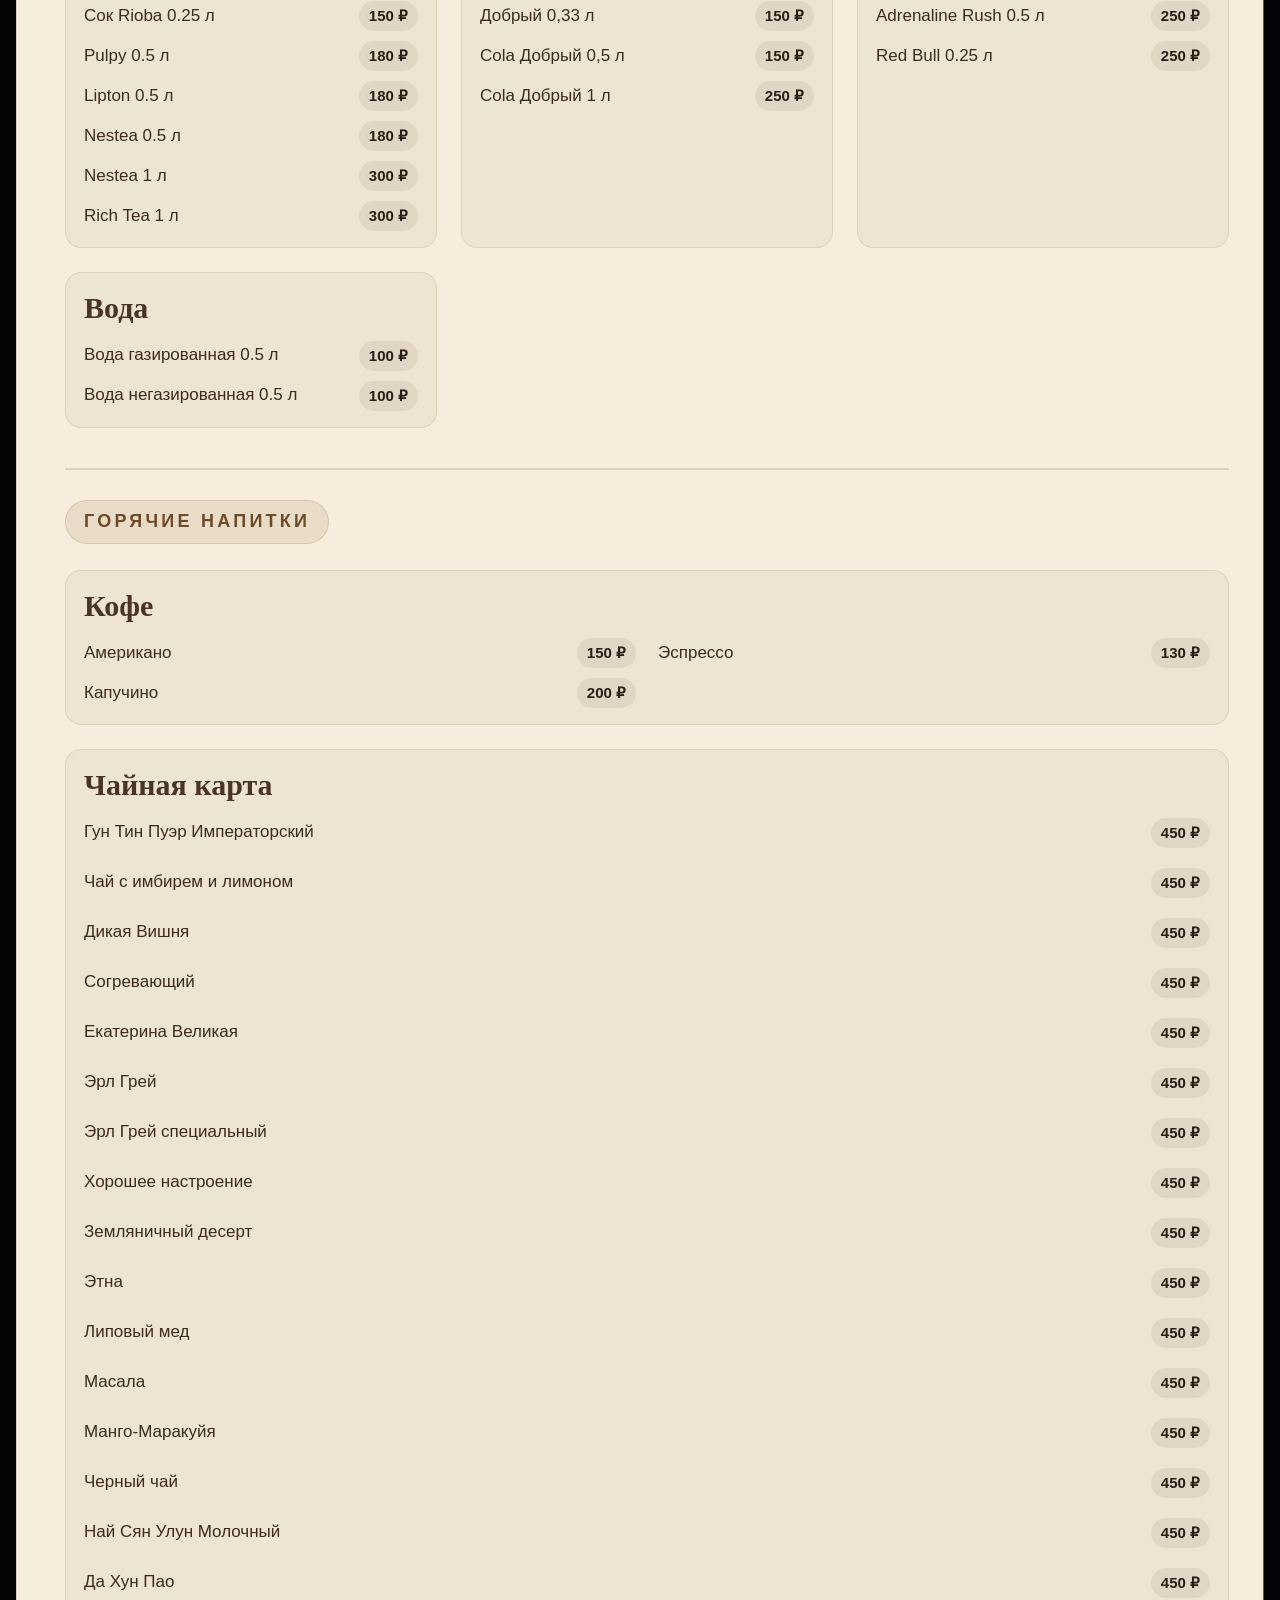
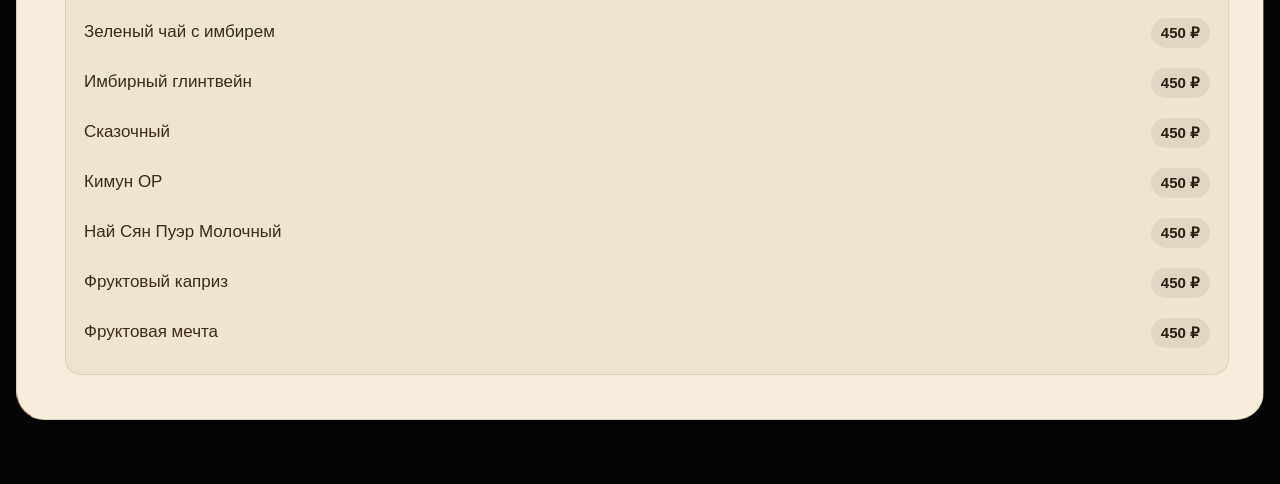
==== commit 0e2812a6: "Updated bar page and main page" ====
--- a/bar.html
+++ b/bar.html
@@ -77,40 +77,40 @@
                 <section class="menu-section">
                   <h3>Разливное</h3>
                   <div class="menu-lines">
-                    <div class="menu-line"><span>Бавария Премиум 4,2%</span><b>250 ₽</b></div>
-                    <div class="menu-line"><span>Вишневое 4,2%</span><b>250 ₽</b></div>
+                    <div class="menu-line"><span>Бавария Премиум 4,2%</span><b>300 ₽</b></div>
+                    <div class="menu-line"><span>Вишневое 4,2%</span><b>300 ₽</b></div>
                   </div>
                 </section>
 
                 <section class="menu-section">
                   <h3>Импортное</h3>
                   <div class="menu-lines">
-                    <div class="menu-line"><span>Černovar 4,9%</span><b>400 ₽</b></div>
-                    <div class="menu-line"><span>Budweiser 5%</span><b>400 ₽</b></div>
-                    <div class="menu-line"><span>Corona 4.5%</span><b>400 ₽</b></div>
-                    <div class="menu-line"><span>Estrella 4,6%</span><b>350 ₽</b></div>
-                    <div class="menu-line"><span>Hofjäger 4,9%</span><b>350 ₽</b></div>
-                    <div class="menu-line"><span>Spaten 5,2%</span><b>350 ₽</b></div>
-                    <div class="menu-line"><span>Paulaner 4,9%</span><b>400 ₽</b></div>
-                    <div class="menu-line"><span>Grolsch 5%</span><b>400 ₽</b></div>
-                  </div>
-                </section>
-
-                <section class="menu-section">
+                    <div class="menu-line"><span>Černovar 4,9%</span><b>450 ₽</b></div>
+                    <div class="menu-line"><span>Budweiser 5%</span><b>450 ₽</b></div>
+                    <div class="menu-line"><span>Corona 4.5%</span><b>450 ₽</b></div>
+                    <div class="menu-line"><span>Estrella 4,6%</span><b>450 ₽</b></div>
+                    <div class="menu-line"><span>Hofjäger 4,9%</span><b>450 ₽</b></div>
+                    <div class="menu-line"><span>Spaten 5,2%</span><b>450 ₽</b></div>
+                    <div class="menu-line"><span>Paulaner 4,9%</span><b>450 ₽</b></div>
+                    <div class="menu-line"><span>Grolsch 5%</span><b>450 ₽</b></div>
+                  </div>
+                </section>
+
+                <!-- <section class="menu-section">
                   <h3>Безалкогольное</h3>
                   <div class="menu-lines">
                     <div class="menu-line"><span>Bavaria / Amstel / Tuborg / Bud</span><b>280 ₽</b></div>
                     <div class="menu-line"><span>Edelweiss / Dr. Diesel</span><b>280 ₽</b></div>
                   </div>
-                </section>
+                </section> -->
 
                 <section class="menu-section">
                   <h3>Россия</h3>
                   <div class="menu-lines">
-                    <div class="menu-line"><span>Hoegaarden 4,9%</span><b>280 ₽</b></div>
-                    <div class="menu-line"><span>IPA 5,9%</span><b>280 ₽</b></div>
-                    <div class="menu-line"><span>Krušovice 4,2%</span><b>280 ₽</b></div>
-                    <div class="menu-line"><span>Garage Pear / Pineapple / Lemon / Cherry</span><b>280 ₽</b></div>
+                    <div class="menu-line"><span>Hoegaarden 4,9%</span><b>320 ₽</b></div>
+                    <div class="menu-line"><span>IPA 5,9%</span><b>320 ₽</b></div>
+                    <div class="menu-line"><span>Krušovice 4,2%</span><b>320 ₽</b></div>
+                    <div class="menu-line"><span>Garage Pear / Pineapple / Lemon / Cherry</span><b>320 ₽</b></div>
                   </div>
                 </section>
               </div>
@@ -120,14 +120,14 @@
               <div class="menu-block-title">Закуски</div>
               <section class="menu-section menu-section-wide menu-section-snacks">
                 <div class="menu-lines snacks-lines">
-                  <div class="menu-line"><span>Lays 81 гр</span><b>180 ₽</b></div>
-                  <div class="menu-line"><span>Сухарики с соусом 60 гр</span><b>140 ₽</b></div>
+                  <div class="menu-line"><span>Lays 81 гр</span><b>200 ₽</b></div>
+                  <div class="menu-line"><span>Сухарики с соусом 60 гр</span><b>150 ₽</b></div>
                   <div class="menu-line"><span>Гренки 100 гр</span><b>300 ₽</b></div>
                   <div class="menu-line"><span>Фисташки 50 гр</span><b>170 ₽</b></div>
                   <div class="menu-line"><span>Арахис солёный 50 гр</span><b>150 ₽</b></div>
-                  <div class="menu-line"><span>Кальмар 40 гр</span><b>150 ₽</b></div>
-                  <div class="menu-line"><span>Колбаски в ассортименте 70 гр</span><b>300 ₽</b></div>
-                  <div class="menu-line"><span>Сыр в ассортименте 100–120 гр</span><b>300 ₽</b></div>
+                  <!-- <div class="menu-line"><span>Кальмар 40 гр</span><b>150 ₽</b></div> -->
+                  <!-- <div class="menu-line"><span>Колбаски в ассортименте 70 гр</span><b>300 ₽</b></div> -->
+                  <!-- <div class="menu-line"><span>Сыр в ассортименте 100–120 гр</span><b>300 ₽</b></div> -->
                 </div>
               </section>
             </div>
@@ -148,14 +148,14 @@
                 </section>
 
                 <section class="menu-section">
-                  <h3>Газированные напитки</h3>
-                  <div class="menu-lines">
-                    <div class="menu-line"><span>Добрый 0,33 л</span><b>120 ₽</b></div>
+                  <h3>Напитки</h3>
+                  <div class="menu-lines">
+                    <div class="menu-line"><span>Добрый 0,33 л</span><b>150 ₽</b></div>
                     <div class="menu-line"><span>Cola Добрый 0,5 л</span><b>150 ₽</b></div>
                     <div class="menu-line"><span>Cola Добрый 1 л</span><b>250 ₽</b></div>
-                    <div class="menu-line"><span>Cola Добрый 1,5 л</span><b>300 ₽</b></div>
-                    <div class="menu-line"><span>Laimonfresh mint 0.5 л</span><b>150 ₽</b></div>
-                    <div class="menu-line"><span>Laimonfresh 1 л</span><b>250 ₽</b></div>
+                    <!-- <div class="menu-line"><span>Cola Добрый 1,5 л</span><b>300 ₽</b></div> -->
+                    <!-- <div class="menu-line"><span>Laimonfresh mint 0.5 л</span><b>150 ₽</b></div> -->
+                    <!-- <div class="menu-line"><span>Laimonfresh 1 л</span><b>250 ₽</b></div> -->
                   </div>
                 </section>
 
@@ -164,7 +164,7 @@
                   <div class="menu-lines">
                     <div class="menu-line"><span>Adrenaline Rush 0.5 л</span><b>250 ₽</b></div>
                     <div class="menu-line"><span>Red Bull 0.25 л</span><b>250 ₽</b></div>
-                    <div class="menu-line"><span>Tornado / Gorilla / Drive / No Limit</span><b>от 150 ₽</b></div>
+                    <!-- <div class="menu-line"><span>Tornado / Gorilla / Drive / No Limit</span><b>от 150 ₽</b></div> -->
                   </div>
                 </section>
 
@@ -187,14 +187,14 @@
                     <div class="menu-line"><span>Американо</span><b>150 ₽</b></div>
                     <div class="menu-line"><span>Эспрессо</span><b>130 ₽</b></div>
                     <div class="menu-line"><span>Капучино</span><b>200 ₽</b></div>
-                    <div class="menu-line"><span>Латте</span><b>230 ₽</b></div>
+                    <!-- <div class="menu-line"><span>Латте</span><b>230 ₽</b></div> -->
                   </div>
                 </section>
 
 
                 <section class="menu-section menu-section-wide">
                   <h3>Чайная карта</h3>
-                  <p class="menu-note">Большинство авторских позиций — 450 ₽, классические чаи — 350 ₽.</p>
+                  <!-- <p class="menu-note">Большинство авторских позиций — 450 ₽, классические чаи — 350 ₽.</p> -->
                   <div class="menu-lines menu-lines-columns">
                     <div class="menu-line"><span>Гун Тин Пуэр Императорский</span><b>450 ₽</b></div>
                     <div class="menu-line"><span>Чай с имбирем и лимоном</span><b>450 ₽</b></div>
@@ -209,17 +209,17 @@
                     <div class="menu-line"><span>Липовый мед</span><b>450 ₽</b></div>
                     <div class="menu-line"><span>Масала</span><b>450 ₽</b></div>
                     <div class="menu-line"><span>Манго-Маракуйя</span><b>450 ₽</b></div>
-                    <div class="menu-line"><span>Черный чай</span><b>350 ₽</b></div>
+                    <div class="menu-line"><span>Черный чай</span><b>450 ₽</b></div>
                     <div class="menu-line"><span>Най Сян Улун Молочный</span><b>450 ₽</b></div>
                     <div class="menu-line"><span>Да Хун Пао</span><b>450 ₽</b></div>
                     <div class="menu-line"><span>Зеленый чай с имбирем</span><b>450 ₽</b></div>
                     <div class="menu-line"><span>Имбирный глинтвейн</span><b>450 ₽</b></div>
                     <div class="menu-line"><span>Сказочный</span><b>450 ₽</b></div>
-                    <div class="menu-line"><span>Зеленый чай</span><b>350 ₽</b></div>
+                    <!-- <div class="menu-line"><span>Зеленый чай</span><b>350 ₽</b></div> -->
                     <div class="menu-line"><span>Кимун ОР</span><b>450 ₽</b></div>
                     <div class="menu-line"><span>Най Сян Пуэр Молочный</span><b>450 ₽</b></div>
                     <div class="menu-line"><span>Фруктовый каприз</span><b>450 ₽</b></div>
-                    <div class="menu-line"><span>Фруктовая мечта</span><b>350 ₽</b></div>
+                    <div class="menu-line"><span>Фруктовая мечта</span><b>450 ₽</b></div>
                   </div>
                 </section>
               </div>
--- a/style.css
+++ b/style.css
@@ -212,8 +212,14 @@
 }
 
 .mobile-menu.open {
-  max-height: 400px;
+  max-height: 560px;
   border-top-color: var(--border);
+}
+
+@media (max-width: 380px) {
+  .mobile-menu.open {
+    max-height: calc(100vh - 68px);
+  }
 }
 
 .mobile-menu-inner {
